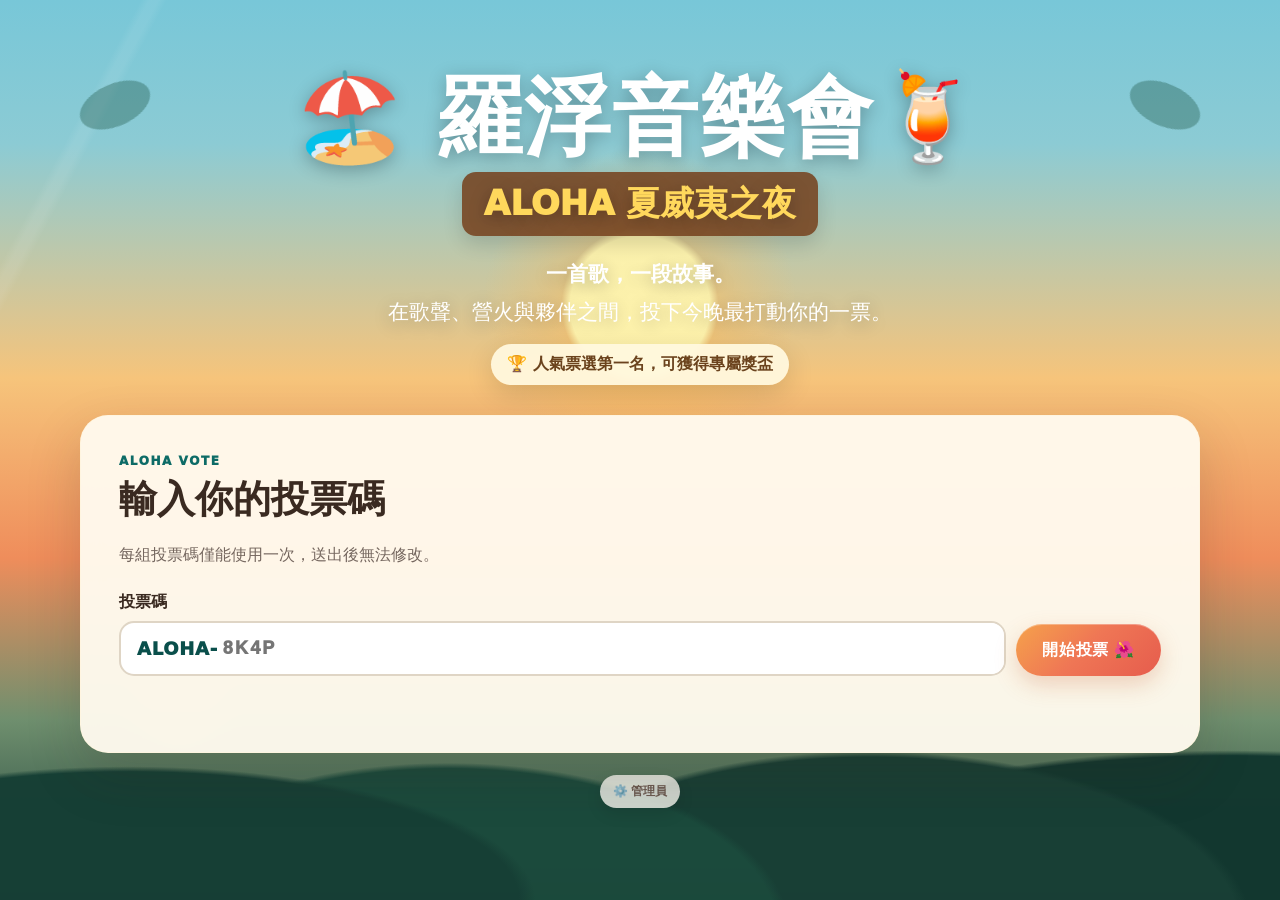
==== index.html @ 9de6bbcd "Add files via upload" ====
<!doctype html>
<html lang="zh-Hant">
<head>
  <meta charset="utf-8" />
  <meta name="viewport" content="width=device-width,initial-scale=1,viewport-fit=cover" />
  <meta name="theme-color" content="#0d655f" />
  <link rel="icon" type="image/svg+xml" href="./favicon.svg" />
  <title>羅浮音樂會｜ALOHA 人氣票選</title>
  <link rel="stylesheet" href="./style.css" />
</head>
<body>
  <div class="page-bg"></div>

  <main class="app-shell">
    <header class="hero">

      <h1>🏖️ 羅浮音樂會🍹</h1>
      <div class="subtitle">ALOHA 夏威夷之夜</div>

      <p class="hero-copy">
        <strong>一首歌，一段故事。</strong><br>
        在歌聲、營火與夥伴之間，投下今晚最打動你的一票。
      </p>

      <div class="award-note">🏆 人氣票選第一名，可獲得專屬獎盃</div>
    </header>

    <section id="gateView" class="panel">
      <div class="section-kicker">ALOHA VOTE</div>
      <h2>輸入你的投票碼</h2>
      <p class="muted">每組投票碼僅能使用一次，送出後無法修改。</p>

      <label class="field-label" for="voteCode">投票碼</label>
      <div class="code-row">
        <div class="code-input-wrap">
          <span class="code-prefix">ALOHA-</span>
          <input id="voteCode" class="code-input code-suffix" autocomplete="off" inputmode="text"
                 maxlength="4" placeholder="8K4P" aria-label="投票碼後四碼" />
        </div>
        <button id="validateBtn" class="primary-btn">開始投票 🌺</button>
      </div>
      <p id="gateMsg" class="message" role="status"></p>
    </section>

    <section id="voteView" class="hidden">
      <div class="vote-head">
        <div>
          <div class="section-kicker">ONE SONG · ONE STORY</div>
          <h2>今晚，哪一首歌最打動你？</h2>
          <p class="muted">看看每位夥伴的歌與故事，再投下唯一的一票。</p>
        </div>
        <div class="vote-head-actions">
          <button id="backHomeBtn" class="home-btn" type="button">← 回首頁</button>
          <div id="codeBadge" class="code-badge"></div>
        </div>
      </div>

      <div id="candidateGrid" class="candidate-grid"></div>
    </section>

    <section id="successView" class="panel success hidden">
      <div class="trophy">🏆</div>
      <div class="section-kicker">MAHALO</div>
      <h2>投票完成</h2>
      <p id="successText"></p>
      <p class="muted">謝謝你讓這個夜晚，多了一段屬於大家的共同回憶。</p>
      <button id="voteAgainBtn" class="primary-btn" type="button">使用另一組投票碼再投一票 🌺</button>
    </section>
  
  <footer class="site-footer">
    <button id="adminEntryBtn" class="admin-entry" type="button">⚙️ 管理員</button>
  </footer>

</main>

  <div id="storyModal" class="modal hidden" role="dialog" aria-modal="true">
    <div class="modal-card">
      <button class="modal-close" data-close="story" aria-label="關閉">×</button>
      <div class="section-kicker">一首歌，一段故事</div>
      <h3 id="storyTitle"></h3>
      <p id="storyBody" class="story-body"></p>
    </div>
  </div>

  <div id="confirmModal" class="modal hidden" role="dialog" aria-modal="true">
    <div class="modal-card">
      <button class="modal-close" data-close="confirm" aria-label="關閉">×</button>
      <div class="section-kicker">FINAL VOTE</div>
      <h3>確認投下唯一的一票？</h3>
      <div id="confirmCandidate" class="confirm-candidate"></div>
      <p class="warning">投票送出後無法修改。</p>
      <div class="modal-actions">
        <button id="cancelVoteBtn" class="secondary-btn">返回重選</button>
        <button id="submitVoteBtn" class="primary-btn">確認投票</button>
      </div>
      <p id="confirmMsg" class="message" role="status"></p>
    </div>
  </div>


  <div id="adminLoginModal" class="modal hidden" role="dialog" aria-modal="true">
    <div class="modal-card">
      <button class="modal-close" data-close="adminLogin" aria-label="關閉">×</button>
      <div class="section-kicker">ADMIN</div>
      <h3>管理員驗證</h3>
      <p class="muted">請輸入管理 PIN。</p>
      <input id="adminPinInput" class="code-input" type="password" inputmode="numeric"
             maxlength="12" placeholder="管理 PIN" />
      <div class="modal-actions">
        <button id="adminCancelBtn" class="secondary-btn">取消</button>
        <button id="adminLoginBtn" class="primary-btn">進入管理頁</button>
      </div>
      <p id="adminLoginMsg" class="message" role="status"></p>
    </div>
  </div>

  <script src="./app.js"></script>
</body>
</html>
---- style.css ----
:root{
  --teal:#0d6b66;
  --teal-dark:#0a4f4b;
  --orange:#f39a2f;
  --coral:#e95d4f;
  --green:#5d7d38;
  --cream:#fff7e6;
  --paper:#fffdf7;
  --ink:#3a2a21;
  --muted:#75675f;
  --gold:#f4bd3d;
  --shadow:0 18px 50px rgba(43,31,23,.16);
}
*{box-sizing:border-box}
html{scroll-behavior:smooth}
body{
  margin:0;
  min-height:100vh;
  font-family:"Noto Sans TC","PingFang TC","Microsoft JhengHei",system-ui,sans-serif;
  color:var(--ink);
  background:#f4d7a6;
}
.page-bg{
  position:fixed;
  inset:0;
  z-index:-3;
  overflow:hidden;
  background:
    radial-gradient(circle at 50% 34%, rgba(255,244,173,.95) 0 8%, rgba(255,190,92,.38) 9%, transparent 18%),
    linear-gradient(to bottom,
      #78c7d8 0%,
      #8ccbd4 16%,
      #f6c47b 42%,
      #ef8d5b 62%,
      #6f8f6e 80%,
      #183b36 100%);
}

.page-bg::before{
  content:"";
  position:absolute;
  inset:auto 0 0 0;
  height:42%;
  background:
    radial-gradient(ellipse at 10% 100%, #163f35 0 24%, transparent 25%),
    radial-gradient(ellipse at 35% 108%, #1b4a3c 0 28%, transparent 29%),
    radial-gradient(ellipse at 68% 108%, #183f35 0 30%, transparent 31%),
    radial-gradient(ellipse at 96% 100%, #12372f 0 27%, transparent 28%);
  opacity:.98;
}

.page-bg::after{
  content:"";
  position:absolute;
  inset:0;
  pointer-events:none;
  background:
    linear-gradient(118deg, transparent 0 8%, rgba(255,255,255,.08) 8.5% 9%, transparent 9.5% 100%),
    radial-gradient(circle at 14% 78%, rgba(255,230,140,.16) 0 3%, transparent 4%),
    radial-gradient(circle at 83% 73%, rgba(255,230,140,.12) 0 3%, transparent 4%);
}
.app-shell{
  width:min(1120px,calc(100% - 28px));
  margin:0 auto;
  padding:30px 0 64px;
}
.hero{
  text-align:center;
  padding:34px 14px 30px;
  color:white;
  text-shadow:0 4px 18px rgba(0,0,0,.28);
}
.flag-row{display:flex;justify-content:center;align-items:center;gap:18px;font-size:34px}
.scout-flag{
  display:grid;place-items:center;width:44px;height:34px;border-radius:4px;
  background:#6a3b8b;color:#f3d77c;font-size:25px;box-shadow:0 4px 12px rgba(0,0,0,.25)
}
.tw-flag{font-size:42px}
.camp-sign{
  display:inline-block;
  margin-top:14px;
  padding:10px 22px;
  border-radius:10px;
  background:#74451f;
  border:2px solid rgba(255,239,198,.8);
  font-weight:900;
  letter-spacing:.08em;
  box-shadow:0 8px 20px rgba(0,0,0,.16);
}
h1{
  font-size:clamp(44px,8vw,86px);
  line-height:1.05;
  margin:8px 0 10px;
  font-weight:1000;
  letter-spacing:.02em;
}
.subtitle{
  display:inline-block;
  background:rgba(118,66,31,.88);
  padding:9px 22px;
  border-radius:14px;
  font-size:clamp(22px,4vw,34px);
  font-weight:1000;
  color:#ffd85c;
  box-shadow:0 8px 20px rgba(0,0,0,.14);
}
.hero-copy{
  font-size:clamp(17px,2.3vw,21px);
  line-height:1.8;
  margin:20px auto 12px;
  max-width:720px;
}
.award-note{
  display:inline-block;background:rgba(255,248,223,.94);color:#6b431d;
  padding:10px 16px;border-radius:999px;font-weight:900;text-shadow:none;
  box-shadow:0 8px 28px rgba(0,0,0,.14)
}
.panel{
  background:rgba(255,250,239,.96);
  backdrop-filter:blur(10px);
  border:1px solid rgba(255,245,224,.95);
  box-shadow:0 22px 54px rgba(49,35,27,.18);
  border-radius:28px;
  padding:clamp(22px,4vw,38px);
}
.section-kicker{
  color:var(--teal);font-weight:1000;letter-spacing:.13em;font-size:12px;text-transform:uppercase
}
h2{font-size:clamp(26px,4vw,38px);margin:6px 0 8px}
h3{font-size:26px;margin:8px 0 16px}
.muted{color:var(--muted);line-height:1.7}
.field-label{display:block;font-weight:900;margin:24px 0 8px}
.code-row{display:grid;grid-template-columns:1fr auto;gap:10px}
.code-input{
  width:100%;border:2px solid #dfd5c5;background:white;border-radius:15px;padding:15px 16px;
  font-size:18px;text-transform:uppercase;outline:none
}
.code-input:focus{border-color:var(--teal);box-shadow:0 0 0 4px rgba(13,107,102,.12)}
.primary-btn,.secondary-btn,.vote-btn{
  width:100%;
  margin-top:auto;
  background:linear-gradient(135deg,#e77756,#d95d48);
  color:white;
}
.primary-btn,.vote-btn{
  width:100%;
  margin-top:auto;
  background:linear-gradient(135deg,#e77756,#d95d48);
  color:white;
}
.secondary-btn{background:#eee6d8;color:var(--ink)}
.primary-btn:hover,.secondary-btn:hover,.vote-btn:hover{transform:translateY(-1px)}
button:disabled{opacity:.55;cursor:not-allowed;transform:none!important}
.message{min-height:24px;margin:14px 0 0;font-weight:800;color:#a44}
.message.ok{color:var(--teal)}
.hidden{display:none!important}
.vote-head{
  display:flex;justify-content:space-between;align-items:flex-end;gap:20px;margin:24px 0 18px;
  color:white;text-shadow:0 2px 12px rgba(0,0,0,.4)
}
.vote-head .section-kicker,.vote-head .muted{color:white}
.code-badge{
  flex:none;background:rgba(255,253,247,.92);color:var(--teal-dark);text-shadow:none;
  border-radius:999px;padding:9px 14px;font-size:13px;font-weight:900
}
.candidate-grid{
  display:grid;grid-template-columns:repeat(3,minmax(0,1fr));gap:18px
}
.candidate-card{
  overflow:hidden;
  background:rgba(255,252,245,.98);
  border-radius:22px;
  box-shadow:0 16px 38px rgba(43,31,23,.14);
  border:1px solid rgba(255,236,205,.85);
  display:flex;
  flex-direction:column;
}
.photo-wrap{aspect-ratio:4/3;background:#e9dfcc;overflow:hidden;position:relative}
.photo-wrap img{width:100%;height:100%;object-fit:cover;display:block}
.photo-fallback{
  width:100%;height:100%;display:grid;place-items:center;font-size:54px;
  background:linear-gradient(135deg,#e5f0dc,#ffe0b5)
}
.card-body{padding:18px;display:flex;flex-direction:column;gap:10px;flex:1}
.person-row{display:flex;justify-content:space-between;gap:12px;align-items:flex-start}
.nickname{font-size:26px;font-weight:1000;line-height:1.05}
.real-name{font-size:13px;color:var(--muted);margin-top:4px}
.candidate-no{font-size:12px;background:#e9f4f2;color:var(--teal);padding:5px 8px;border-radius:999px;font-weight:900}
.song-box{
  background:#fff2cf;
  border-radius:14px;
  padding:11px 12px;
}
.song-name{font-weight:1000}
.artist{font-size:13px;color:var(--muted);margin-top:4px}
.story-preview{color:#5e5149;font-size:14px;line-height:1.65;display:-webkit-box;-webkit-line-clamp:2;-webkit-box-orient:vertical;overflow:hidden}
.story-btn{
  align-self:flex-start;border:0;background:none;padding:0;color:var(--teal);font-weight:900;cursor:pointer
}
.vote-btn{
  width:100%;
  margin-top:auto;
  background:linear-gradient(135deg,#e77756,#d95d48);
  color:white;
}
.modal{
  position:fixed;inset:0;background:rgba(20,24,23,.62);z-index:20;display:grid;place-items:center;padding:18px
}
.modal-card{
  width:min(540px,100%);max-height:85vh;overflow:auto;background:var(--paper);
  border-radius:24px;padding:26px;box-shadow:0 24px 80px rgba(0,0,0,.32);position:relative
}
.modal-close{
  position:absolute;right:14px;top:10px;border:0;background:none;font-size:34px;color:#76685e;cursor:pointer
}
.story-body{white-space:pre-wrap;line-height:1.9;color:#54473e}
.confirm-candidate{
  background:#fff4d9;border-radius:18px;padding:16px;margin:12px 0;font-size:17px;line-height:1.7
}
.warning{color:#a54c3a;font-weight:900}
.modal-actions{display:grid;grid-template-columns:1fr 1fr;gap:10px;margin-top:16px}
.success{text-align:center;margin-top:28px}
.trophy{font-size:68px}
@media (max-width:850px){
  .candidate-grid{grid-template-columns:repeat(2,minmax(0,1fr))}
}
@media (max-width:580px){
  .app-shell{width:min(100% - 18px,1120px);padding-top:12px}
  .hero{
  text-align:center;
  padding:34px 14px 30px;
  color:white;
  text-shadow:0 4px 18px rgba(0,0,0,.28);
}
  .code-row{grid-template-columns:1fr}
  .candidate-grid{grid-template-columns:1fr}
  .vote-head{align-items:flex-start;flex-direction:column}
  .candidate-card{
  overflow:hidden;
  background:rgba(255,252,245,.98);
  border-radius:22px;
  box-shadow:0 16px 38px rgba(43,31,23,.14);
  border:1px solid rgba(255,236,205,.85);
  display:flex;
  flex-direction:column;
}
  .photo-wrap{aspect-ratio:1.35}
  .modal-actions{grid-template-columns:1fr}
}


#gateView{
  position:relative;
  overflow:hidden;
}


.site-footer{
  display:flex;
  justify-content:center;
  margin-top:22px;
  padding-bottom:8px;
}
.admin-entry{
  border:0;
  background:rgba(255,253,247,.78);
  color:#6b5a50;
  padding:8px 13px;
  border-radius:999px;
  font-size:12px;
  font-weight:800;
  cursor:pointer;
  box-shadow:0 6px 16px rgba(0,0,0,.10);
}
.admin-entry:hover{background:rgba(255,253,247,.96)}
.admin-summary{
  display:grid;
  grid-template-columns:repeat(4,minmax(0,1fr));
  gap:12px;
  margin:18px 0 22px;
}
.admin-stat{
  background:#fff8e8;
  border:1px solid #f2dfb6;
  border-radius:16px;
  padding:16px;
}
.admin-stat .n{
  display:block;
  font-size:28px;
  font-weight:1000;
  color:var(--teal-dark);
}
.admin-stat .l{
  font-size:12px;
  color:var(--muted);
}
.admin-toolbar{
  display:flex;
  gap:10px;
  flex-wrap:wrap;
  margin:14px 0 18px;
}
.danger-btn{
  border:0;
  border-radius:15px;
  padding:14px 18px;
  font-weight:900;
  font-size:15px;
  cursor:pointer;
  background:#b94c3b;
  color:white;
}
.open-btn{
  border:0;
  border-radius:15px;
  padding:14px 18px;
  font-weight:900;
  font-size:15px;
  cursor:pointer;
  background:#3f7e57;
  color:white;
}
.results-table-wrap{
  overflow:auto;
  border-radius:16px;
  border:1px solid #eadfcb;
}
.results-table{
  width:100%;
  border-collapse:collapse;
  background:white;
}
.results-table th,
.results-table td{
  padding:12px 14px;
  border-bottom:1px solid #eee5d8;
  text-align:left;
  white-space:nowrap;
}
.results-table th{
  background:#fff4d9;
  font-size:13px;
}
.results-table td:last-child,
.results-table th:last-child{
  text-align:right;
  font-weight:1000;
}
.admin-page{
  width:min(1050px,calc(100% - 24px));
  margin:0 auto;
  padding:28px 0 60px;
}
.admin-top{
  color:white;
  text-align:center;
  text-shadow:0 3px 14px rgba(0,0,0,.35);
  margin-bottom:18px;
}
.status-pill{
  display:inline-block;
  padding:7px 12px;
  border-radius:999px;
  font-weight:900;
  font-size:13px;
}
.status-open{background:#dff2e5;color:#2f6d47}
.status-closed{background:#f7ded8;color:#944536}
@media(max-width:700px){
  .admin-summary{grid-template-columns:repeat(2,minmax(0,1fr))}
}

.hero::before,
.hero::after{
  content:"";
  position:absolute;
  top:0;
  width:150px;
  height:150px;
  opacity:.34;
  pointer-events:none;
  background:
    radial-gradient(ellipse at 50% 50%, #164d3b 0 30%, transparent 31%);
  filter:blur(.2px);
}
.hero{position:relative}
.hero::before{
  left:-40px;
  transform:rotate(-24deg) scale(1.15,.65);
}
.hero::after{
  right:-40px;
  transform:rotate(24deg) scale(1.15,.65);
}

@media (max-width:580px){
  .hero::before,.hero::after{
    width:95px;
    height:95px;
    top:10px;
  }
}


/* V1.6｜夏威夷按鈕 */
.primary-btn{
  position:relative;
  border:none;
  border-radius:999px;
  padding:15px 26px;
  min-height:52px;
  font-size:16px;
  font-weight:1000;
  letter-spacing:.04em;
  color:#fff;
  background:
    linear-gradient(135deg,#ef7655 0%,#e55d4c 55%,#d84d45 100%);
  box-shadow:
    0 9px 20px rgba(181,74,57,.24),
    inset 0 1px 0 rgba(255,255,255,.28);
  transition:
    transform .16s ease,
    box-shadow .16s ease,
    filter .16s ease;
}

.primary-btn:hover{
  transform:translateY(-2px);
  box-shadow:
    0 12px 26px rgba(181,74,57,.30),
    inset 0 1px 0 rgba(255,255,255,.28);
  filter:saturate(1.04);
}

.primary-btn:active{
  transform:translateY(0) scale(.985);
}

#validateBtn{
  min-width:145px;
  background:
    linear-gradient(135deg,#f5a24b 0%,#ef7655 48%,#e65c4d 100%);
  box-shadow:
    0 9px 22px rgba(201,104,54,.26),
    inset 0 1px 0 rgba(255,255,255,.30);
}

.vote-btn{
  width:100%;
  margin-top:auto;
  border:none;
  border-radius:999px;
  min-height:46px;
  padding:12px 18px;
  font-size:15px;
  font-weight:1000;
  letter-spacing:.03em;
  color:#fff;
  background:
    linear-gradient(135deg,#0b847c 0%,#087167 52%,#075c55 100%);
  box-shadow:
    0 8px 18px rgba(7,94,85,.22),
    inset 0 1px 0 rgba(255,255,255,.22);
  transition:
    transform .16s ease,
    box-shadow .16s ease,
    filter .16s ease;
}

.vote-btn:hover{
  transform:translateY(-2px);
  box-shadow:
    0 11px 22px rgba(7,94,85,.28),
    inset 0 1px 0 rgba(255,255,255,.22);
  filter:saturate(1.05);
}

.vote-btn:active{
  transform:translateY(0) scale(.985);
}

@media (max-width:580px){
  #validateBtn{
    width:100%;
    min-width:0;
  }
  .primary-btn,
  .vote-btn{
    min-height:50px;
  }
}


/* V1.7｜固定 ALOHA- 前綴 + 多投票碼流程 */
.code-input-wrap{
  display:flex;
  align-items:center;
  min-width:0;
  background:#fff;
  border:2px solid #dfd5c5;
  border-radius:15px;
  overflow:hidden;
  transition:border-color .15s ease, box-shadow .15s ease;
}
.code-input-wrap:focus-within{
  border-color:var(--teal);
  box-shadow:0 0 0 4px rgba(13,107,102,.12);
}
.code-prefix{
  flex:none;
  padding:0 0 0 16px;
  font-size:18px;
  font-weight:1000;
  color:var(--teal-dark);
  letter-spacing:.04em;
  user-select:none;
}
.code-input.code-suffix{
  border:0;
  box-shadow:none;
  border-radius:0;
  padding-left:5px;
  font-weight:1000;
  letter-spacing:.12em;
  text-transform:uppercase;
}
.code-input.code-suffix:focus{
  border:0;
  box-shadow:none;
}
.vote-head-actions{
  display:flex;
  align-items:center;
  gap:10px;
  flex-wrap:wrap;
}
.home-btn{
  border:1px solid rgba(255,255,255,.7);
  background:rgba(255,253,247,.90);
  color:var(--teal-dark);
  border-radius:999px;
  padding:9px 14px;
  font-size:13px;
  font-weight:900;
  cursor:pointer;
  box-shadow:0 5px 14px rgba(0,0,0,.10);
}
.home-btn:hover{
  background:#fff;
  transform:translateY(-1px);
}
#voteAgainBtn{
  margin-top:18px;
}
@media(max-width:580px){
  .code-prefix{font-size:17px;padding-left:14px}
  .vote-head-actions{width:100%;justify-content:space-between}
  .home-btn{min-height:42px}
}


/* V1.8｜確認投票視窗按鈕統一 */
#cancelVoteBtn{
  border:none;
  border-radius:999px;
  min-height:52px;
  padding:14px 22px;
  font-size:16px;
  font-weight:1000;
  letter-spacing:.03em;
  color:#5f5148;
  background:linear-gradient(135deg,#f5efe3 0%,#eee4d4 100%);
  box-shadow:
    0 8px 18px rgba(70,52,40,.12),
    inset 0 1px 0 rgba(255,255,255,.72);
  transition:transform .16s ease, box-shadow .16s ease;
}

#cancelVoteBtn:hover{
  transform:translateY(-2px);
  box-shadow:
    0 11px 22px rgba(70,52,40,.16),
    inset 0 1px 0 rgba(255,255,255,.72);
}

#cancelVoteBtn:active{
  transform:translateY(0) scale(.985);
}

#submitVoteBtn{
  border-radius:999px;
  min-height:52px;
  box-shadow:
    0 10px 22px rgba(215,82,65,.24),
    inset 0 1px 0 rgba(255,255,255,.28);
}

@media(max-width:580px){
  #cancelVoteBtn,
  #submitVoteBtn{
    min-height:54px;
    width:100%;
  }
}


/* V1.9｜管理員登入視窗按鈕統一 */
#adminCancelBtn{
  border:none;
  border-radius:999px;
  min-height:52px;
  padding:14px 22px;
  font-size:16px;
  font-weight:1000;
  letter-spacing:.03em;
  color:#5f5148;
  background:linear-gradient(135deg,#f5efe3 0%,#eee4d4 100%);
  box-shadow:
    0 8px 18px rgba(70,52,40,.12),
    inset 0 1px 0 rgba(255,255,255,.72);
  transition:transform .16s ease, box-shadow .16s ease;
}

#adminCancelBtn:hover{
  transform:translateY(-2px);
  box-shadow:
    0 11px 22px rgba(70,52,40,.16),
    inset 0 1px 0 rgba(255,255,255,.72);
}

#adminCancelBtn:active{
  transform:translateY(0) scale(.985);
}

#adminLoginBtn{
  border-radius:999px;
  min-height:52px;
}

@media(max-width:580px){
  #adminCancelBtn,
  #adminLoginBtn{
    min-height:54px;
    width:100%;
  }
}
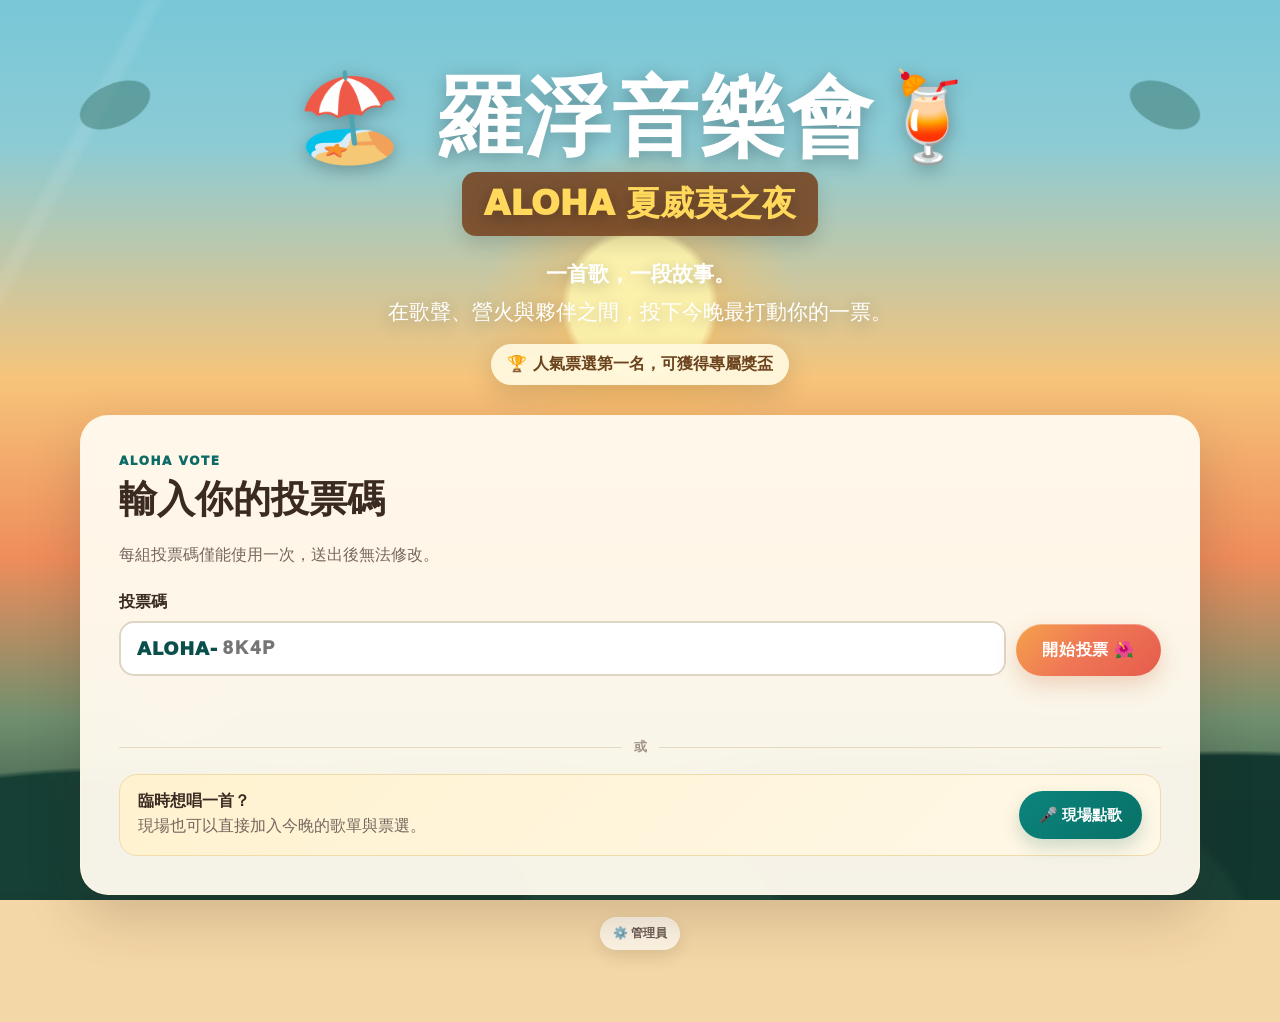
==== commit 8cd1a530: "Add files via upload" ====
--- a/index.html
+++ b/index.html
@@ -40,6 +40,90 @@
         <button id="validateBtn" class="primary-btn">開始投票 🌺</button>
       </div>
       <p id="gateMsg" class="message" role="status"></p>
+
+      <div class="onsite-divider"><span>或</span></div>
+      <div class="onsite-cta">
+        <div>
+          <strong>臨時想唱一首？</strong>
+          <div class="muted">現場也可以直接加入今晚的歌單與票選。</div>
+        </div>
+        <button id="openSongRequestBtn" class="song-request-btn" type="button">🎤 現場點歌</button>
+      </div>
+    </section>
+
+    <section id="songRequestView" class="panel hidden">
+      <div class="request-head">
+        <div>
+          <div class="section-kicker">LIVE SONG REQUEST</div>
+          <h2>🎤 現場點歌</h2>
+          <p class="muted">填完送出後會直接加入今晚的歌單與票選名單。</p>
+        </div>
+        <button id="songRequestBackBtn" class="home-btn" type="button">← 回首頁</button>
+      </div>
+
+      <form id="songRequestForm" class="request-form">
+        <div class="form-grid">
+          <label class="form-field">
+            <span>我的縣市團次</span>
+            <input id="reqCounty" type="text" placeholder="例如：台北市130" />
+          </label>
+
+          <label class="form-field">
+            <span>我們團的團名是</span>
+            <input id="reqGroup" type="text" placeholder="例如：淡江大學童軍團" />
+          </label>
+
+          <label class="form-field">
+            <span>我的中文全名 <b>*</b></span>
+            <input id="reqName" type="text" required placeholder="請輸入姓名" />
+          </label>
+
+          <label class="form-field">
+            <span>我的小名／綽號</span>
+            <input id="reqNickname" type="text" placeholder="今晚大家怎麼叫你？" />
+          </label>
+
+          <label class="form-field">
+            <span>我想唱的歌是… <b>*</b></span>
+            <input id="reqSong" type="text" required placeholder="歌曲名稱" />
+          </label>
+
+          <label class="form-field">
+            <span>這首歌的主唱是…</span>
+            <input id="reqArtist" type="text" placeholder="歌手／樂團" />
+          </label>
+
+          <label class="form-field form-span-2">
+            <span>如果有歌曲的網址請貼上</span>
+            <input id="reqSongUrl" type="url" placeholder="YouTube、Spotify 等連結（可留白）" />
+          </label>
+
+          <label class="form-field form-span-2">
+            <span>請分享你選擇這首歌的理由</span>
+            <textarea id="reqStory" rows="4" placeholder="也許是一段回憶、帶給你力量的時刻，或最想和夥伴一起唱的理由。"></textarea>
+          </label>
+
+          <div class="form-field form-span-2">
+            <span>你的生活照</span>
+            <div class="photo-source-actions">
+              <button id="takePhotoBtn" class="photo-source-btn" type="button">📷 拍照</button>
+              <button id="choosePhotoBtn" class="photo-source-btn alt" type="button">🖼️ 從相簿選擇</button>
+            </div>
+            <input id="reqPhotoCamera" class="hidden-file-input" type="file" accept="image/*" capture="environment" />
+            <input id="reqPhotoGallery" class="hidden-file-input" type="file" accept="image/*" />
+            <small>手機可直接拍照或從相簿選擇；系統會自動縮圖後上傳。可留白。</small>
+          </div>
+        </div>
+
+        <div id="photoPreviewWrap" class="photo-preview-wrap hidden">
+          <img id="photoPreview" alt="照片預覽" />
+        </div>
+
+        <button id="submitSongRequestBtn" class="primary-btn request-submit" type="submit">
+          🌺 加入今晚歌單
+        </button>
+        <p id="songRequestMsg" class="message" role="status"></p>
+      </form>
     </section>
 
     <section id="voteView" class="hidden">
@@ -97,6 +181,16 @@
     </div>
   </div>
 
+
+  <div id="songRequestSuccessModal" class="modal hidden" role="dialog" aria-modal="true">
+    <div class="modal-card request-success-card">
+      <div class="request-success-icon">🌺🎤</div>
+      <div class="section-kicker">ALOHA</div>
+      <h3>已加入今晚歌單！</h3>
+      <p id="songRequestSuccessText" class="muted"></p>
+      <button id="songRequestDoneBtn" class="primary-btn" type="button">回首頁</button>
+    </div>
+  </div>
 
   <div id="adminLoginModal" class="modal hidden" role="dialog" aria-modal="true">
     <div class="modal-card">
--- a/style.css
+++ b/style.css
@@ -646,3 +646,173 @@
     width:100%;
   }
 }
+
+
+/* V2.0｜現場點歌 */
+.onsite-divider{
+  display:flex;
+  align-items:center;
+  gap:12px;
+  margin:24px 0 18px;
+  color:#a09285;
+  font-size:13px;
+  font-weight:900;
+}
+.onsite-divider::before,
+.onsite-divider::after{
+  content:"";
+  flex:1;
+  height:1px;
+  background:#e6dac7;
+}
+.onsite-cta{
+  display:flex;
+  gap:16px;
+  align-items:center;
+  justify-content:space-between;
+  padding:16px 18px;
+  border-radius:18px;
+  background:linear-gradient(135deg,#fff2cf,#fff8e8);
+  border:1px solid #f1dba8;
+}
+.song-request-btn{
+  flex:none;
+  border:0;
+  border-radius:999px;
+  padding:13px 20px;
+  min-height:48px;
+  color:white;
+  font-size:15px;
+  font-weight:1000;
+  cursor:pointer;
+  background:linear-gradient(135deg,#0b847c,#087167);
+  box-shadow:0 8px 18px rgba(7,94,85,.20);
+}
+.request-head{
+  display:flex;
+  align-items:flex-start;
+  justify-content:space-between;
+  gap:16px;
+  margin-bottom:18px;
+}
+.request-form{
+  margin-top:8px;
+}
+.form-grid{
+  display:grid;
+  grid-template-columns:repeat(2,minmax(0,1fr));
+  gap:16px;
+}
+.form-field{
+  display:flex;
+  flex-direction:column;
+  gap:7px;
+  font-weight:900;
+  color:#55463e;
+}
+.form-field b{color:#d85948}
+.form-field input,
+.form-field textarea{
+  width:100%;
+  border:2px solid #e3d7c5;
+  background:white;
+  border-radius:14px;
+  padding:13px 14px;
+  font:inherit;
+  color:var(--ink);
+  outline:none;
+}
+.form-field textarea{
+  resize:vertical;
+  line-height:1.65;
+}
+.form-field input:focus,
+.form-field textarea:focus{
+  border-color:var(--teal);
+  box-shadow:0 0 0 4px rgba(13,107,102,.10);
+}
+.form-field small{
+  color:var(--muted);
+  font-size:12px;
+  font-weight:600;
+  line-height:1.55;
+}
+.form-span-2{grid-column:1 / -1}
+.request-submit{
+  margin-top:20px;
+  min-width:220px;
+}
+.photo-preview-wrap{
+  margin-top:14px;
+  width:min(240px,100%);
+  border-radius:18px;
+  overflow:hidden;
+  border:1px solid #eadac0;
+  background:#eee3d1;
+}
+.photo-preview-wrap img{
+  display:block;
+  width:100%;
+  aspect-ratio:4/3;
+  object-fit:cover;
+}
+.request-success-card{text-align:center}
+.request-success-icon{font-size:54px;margin-bottom:6px}
+@media(max-width:650px){
+  .onsite-cta{
+    align-items:stretch;
+    flex-direction:column;
+  }
+  .song-request-btn{width:100%}
+  .request-head{flex-direction:column}
+  .form-grid{grid-template-columns:1fr}
+  .form-span-2{grid-column:auto}
+  .request-submit{width:100%}
+}
+
+
+/* V2.1｜手機拍照 / 相簿雙按鈕 */
+.photo-source-actions{
+  display:grid;
+  grid-template-columns:1fr 1fr;
+  gap:10px;
+}
+.photo-source-btn{
+  border:none;
+  border-radius:999px;
+  min-height:50px;
+  padding:12px 16px;
+  color:#fff;
+  font-size:15px;
+  font-weight:1000;
+  cursor:pointer;
+  background:linear-gradient(135deg,#0b847c,#087167);
+  box-shadow:0 8px 18px rgba(7,94,85,.20);
+}
+.photo-source-btn.alt{
+  background:linear-gradient(135deg,#ef9a4b,#e86e55);
+  box-shadow:0 8px 18px rgba(200,98,59,.20);
+}
+.photo-source-btn:hover{
+  transform:translateY(-1px);
+}
+.hidden-file-input{
+  position:absolute!important;
+  width:1px!important;
+  height:1px!important;
+  padding:0!important;
+  margin:-1px!important;
+  overflow:hidden!important;
+  clip:rect(0,0,0,0)!important;
+  white-space:nowrap!important;
+  border:0!important;
+}
+@media(max-width:520px){
+  .photo-source-actions{
+    grid-template-columns:1fr;
+  }
+  .photo-source-btn{
+    width:100%;
+    min-height:52px;
+  }
+}
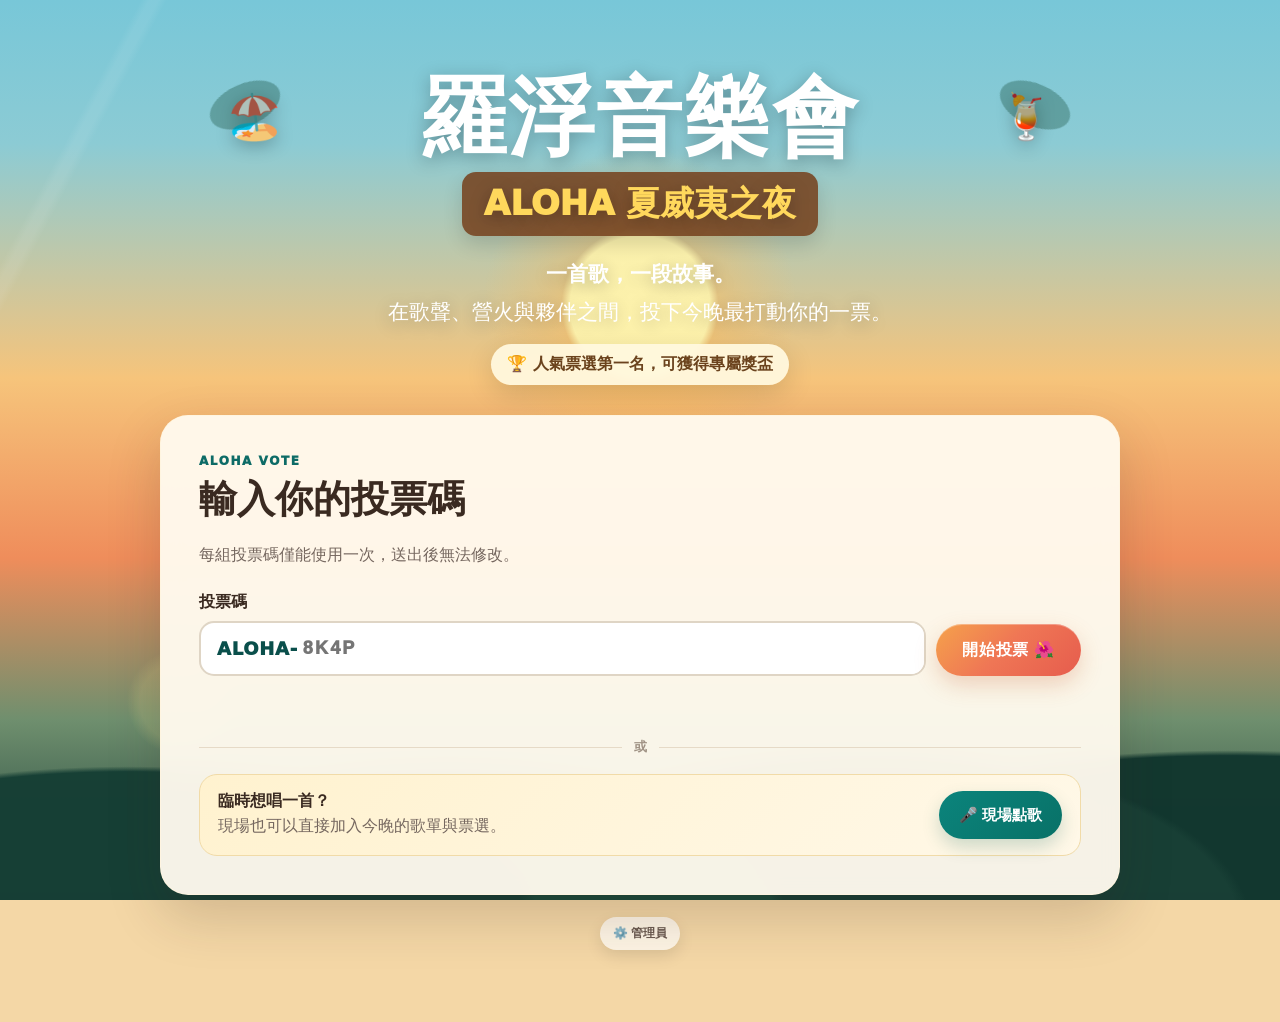
==== commit c1b502c7: "Add files via upload" ====
--- a/index.html
+++ b/index.html
@@ -14,7 +14,11 @@
   <main class="app-shell">
     <header class="hero">
 
-      <h1>🏖️ 羅浮音樂會🍹</h1>
+      <div class="hero-title-row">
+        <span class="hero-emoji" aria-hidden="true">🏖️</span>
+        <h1>羅浮音樂會</h1>
+        <span class="hero-emoji" aria-hidden="true">🍹</span>
+      </div>
       <div class="subtitle">ALOHA 夏威夷之夜</div>
 
       <p class="hero-copy">
--- a/style.css
+++ b/style.css
@@ -816,3 +816,104 @@
     min-height:52px;
   }
 }
+
+
+/* V2.2｜手機視覺置中修正 */
+.hero{
+  width:100%;
+  max-width:860px;
+  margin:0 auto;
+  padding-left:18px;
+  padding-right:18px;
+}
+
+.hero-title-row{
+  display:grid;
+  grid-template-columns:52px minmax(0,1fr) 52px;
+  align-items:center;
+  justify-items:center;
+  gap:8px;
+  width:100%;
+  margin:8px auto 10px;
+}
+
+.hero-title-row h1{
+  margin:0;
+  width:100%;
+  text-align:center;
+}
+
+.hero-emoji{
+  display:flex;
+  align-items:center;
+  justify-content:center;
+  width:52px;
+  min-width:52px;
+  font-size:clamp(30px,5vw,44px);
+  line-height:1;
+}
+
+.hero-copy{
+  width:min(100%,720px);
+  margin-left:auto;
+  margin-right:auto;
+  text-align:center;
+}
+
+.award-note{
+  margin-left:auto;
+  margin-right:auto;
+}
+
+#gateView,
+#songRequestView{
+  width:min(100%,960px);
+  margin-left:auto;
+  margin-right:auto;
+}
+
+.code-row{
+  align-items:stretch;
+}
+
+@media(max-width:580px){
+  .app-shell{
+    width:100%;
+    padding-left:16px;
+    padding-right:16px;
+  }
+
+  .hero{
+    padding-left:0;
+    padding-right:0;
+  }
+
+  .hero-title-row{
+    grid-template-columns:44px minmax(0,1fr) 44px;
+    gap:4px;
+  }
+
+  .hero-emoji{
+    width:44px;
+    min-width:44px;
+    font-size:32px;
+  }
+
+  .hero-title-row h1{
+    font-size:clamp(42px,11vw,60px);
+    letter-spacing:0;
+  }
+
+  .subtitle{
+    margin-left:auto;
+    margin-right:auto;
+  }
+
+  .hero-copy{
+    padding:0 12px;
+  }
+
+  .panel{
+    width:100%;
+  }
+}
